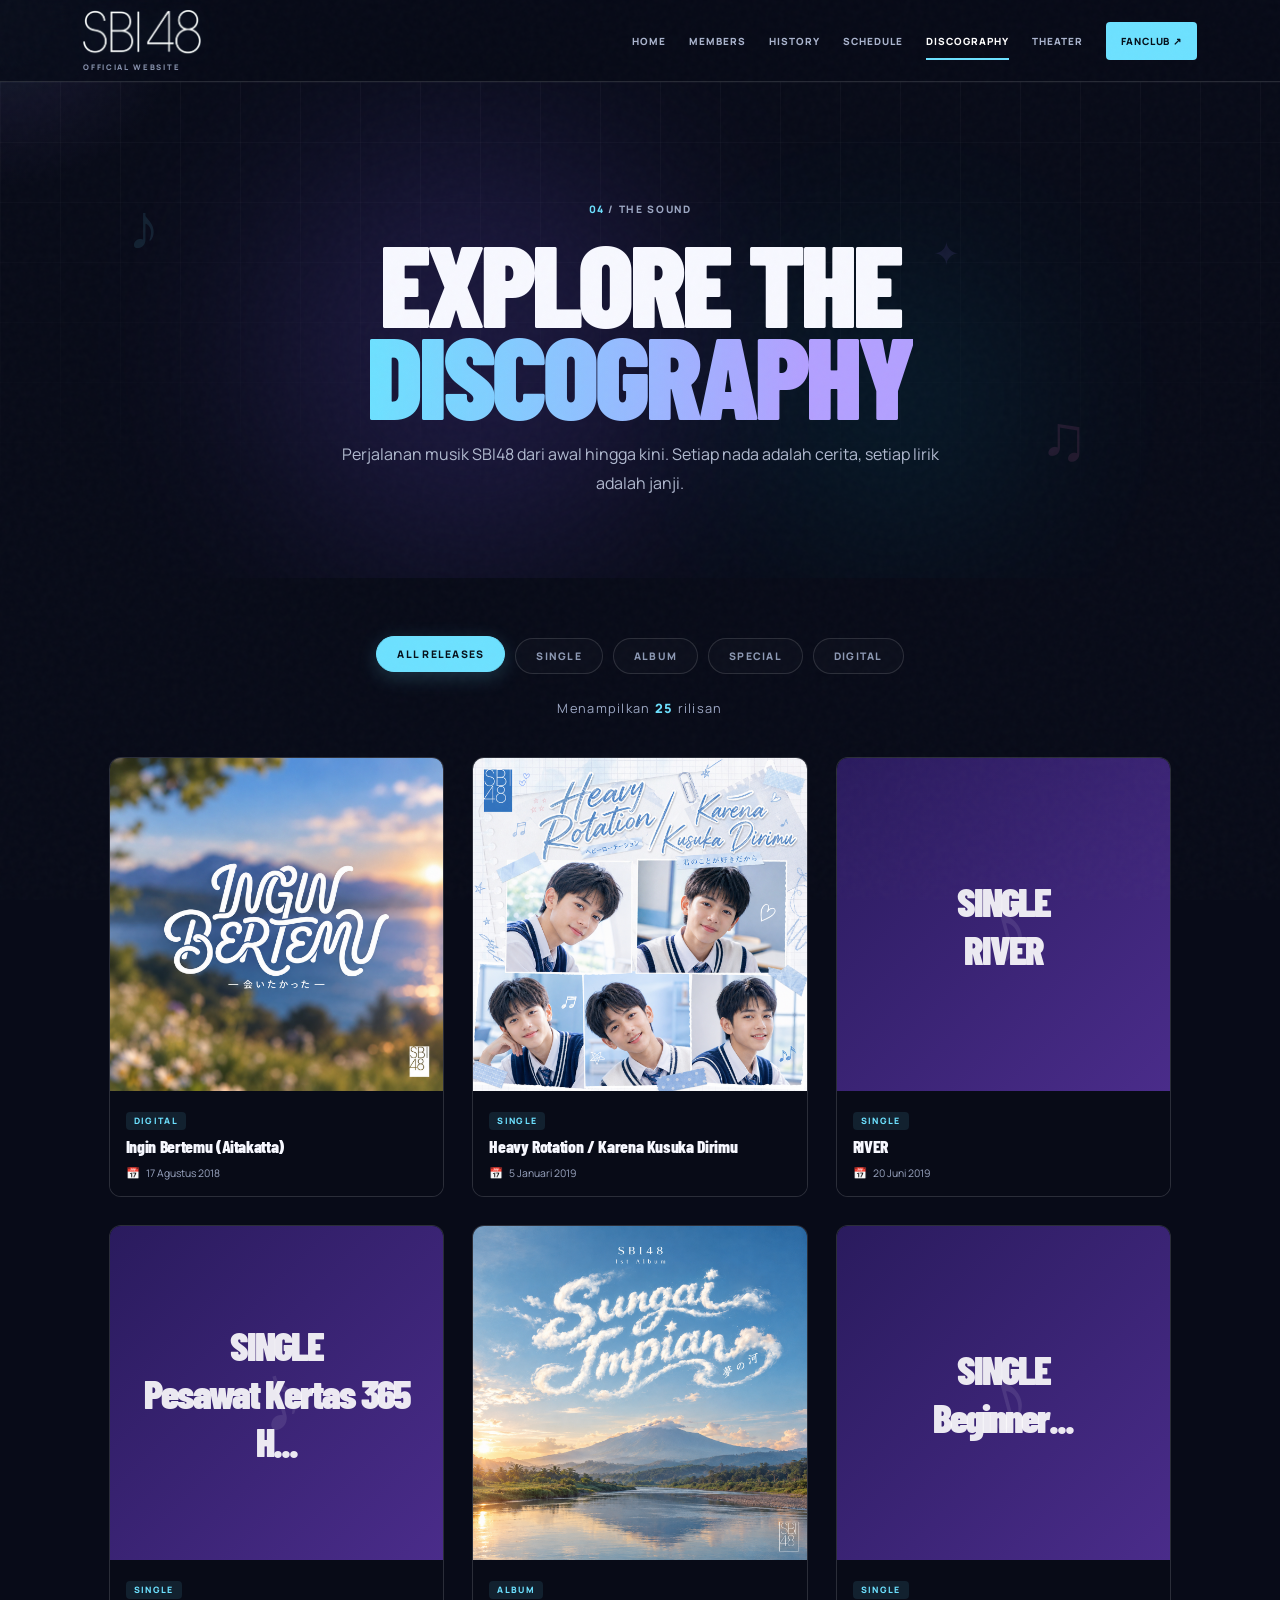
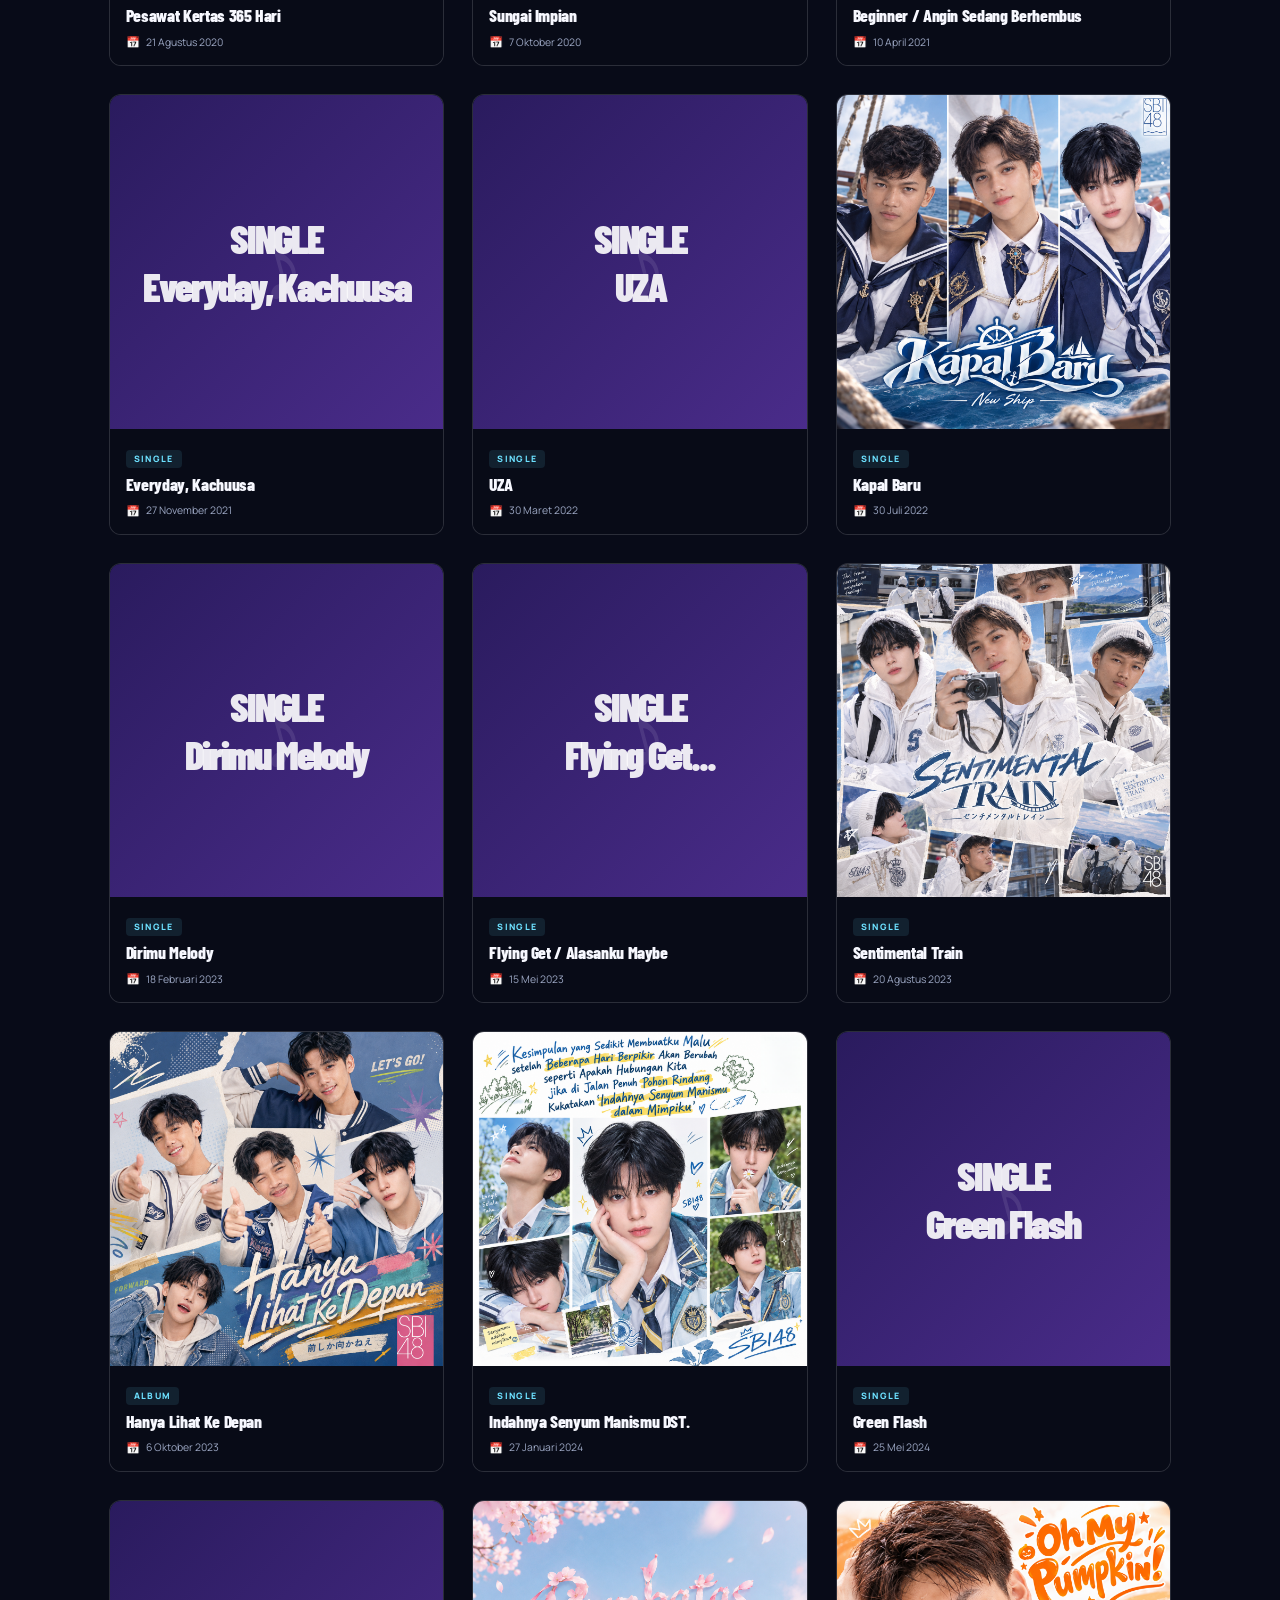
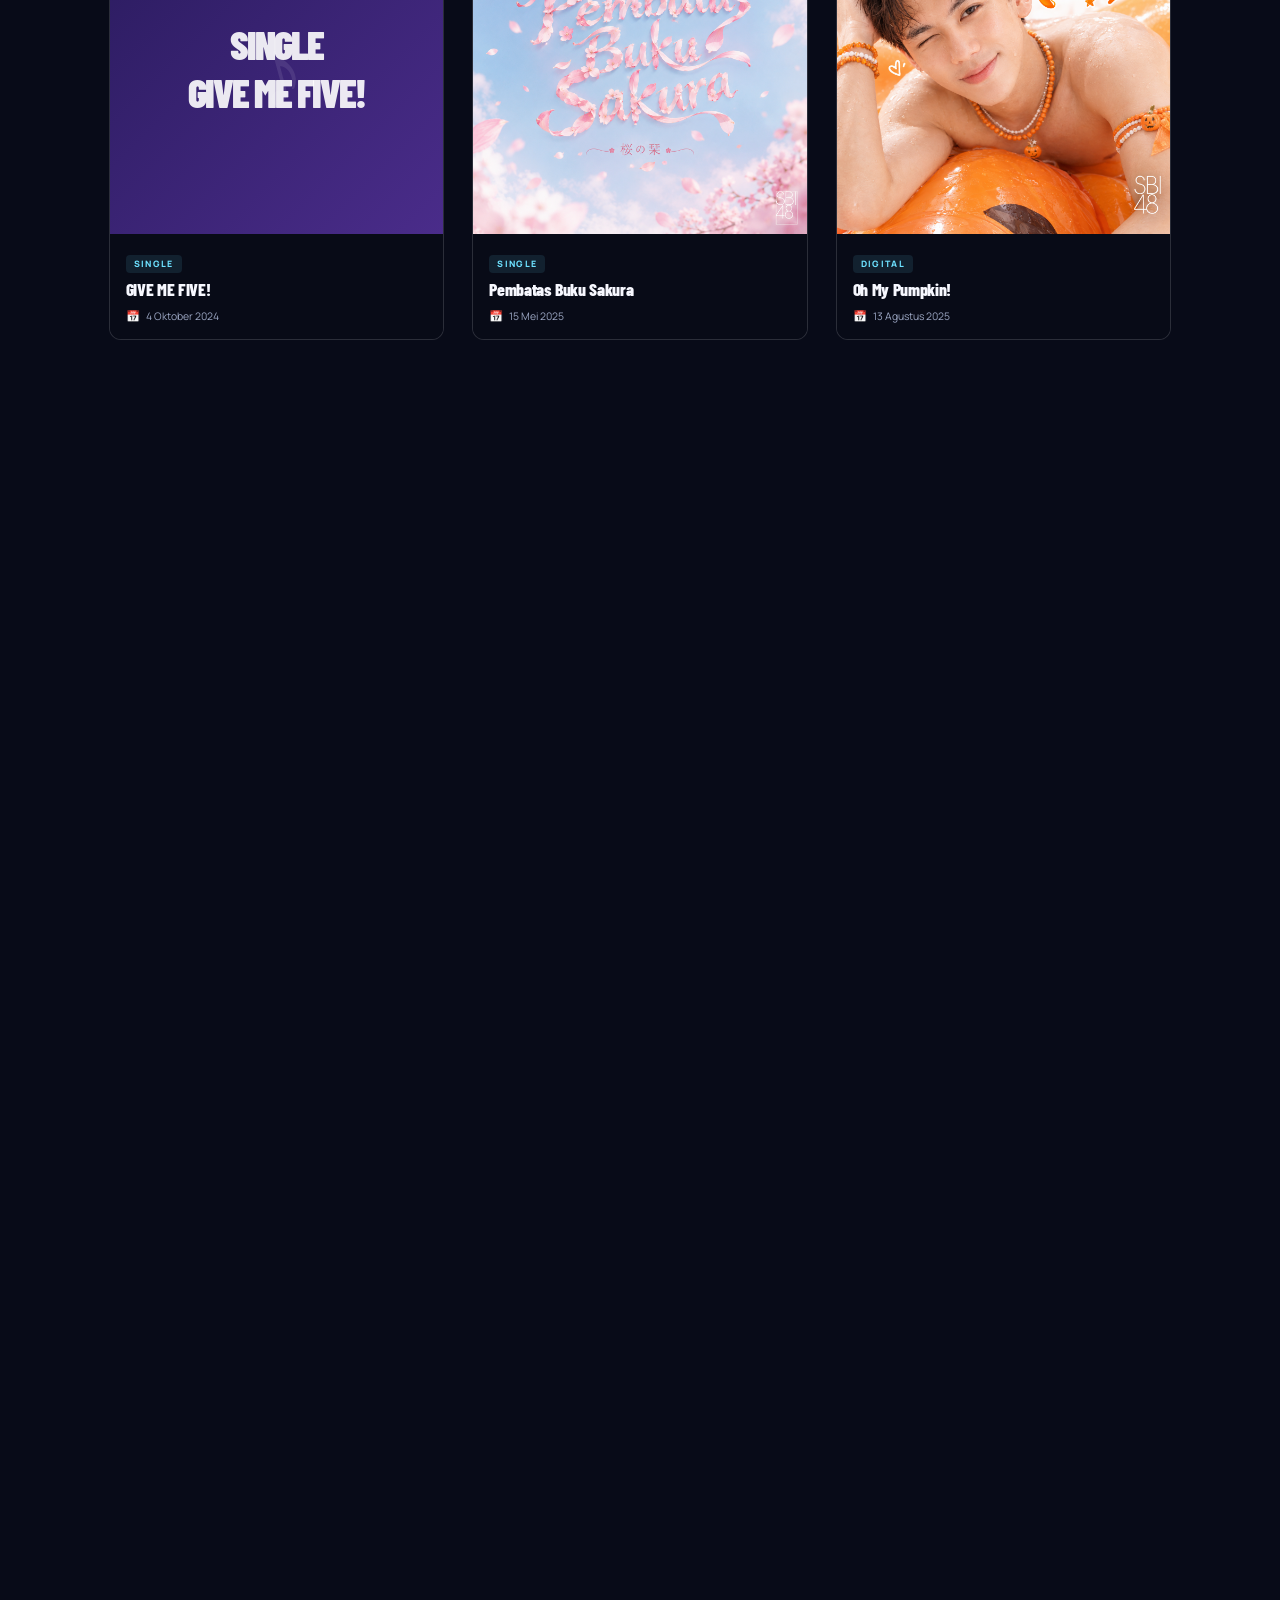
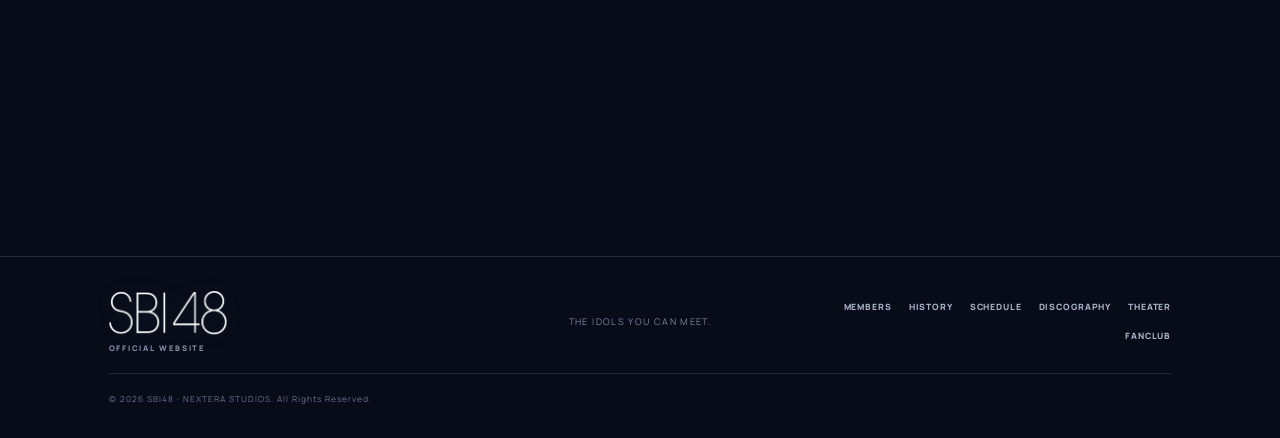
==== diskografi.html @ 6df71d07 ""First commit"" ====
<!doctype html>
<html lang="id">
<head>
  <meta charset="utf-8">
  <meta name="viewport" content="width=device-width, initial-scale=1">
  <meta name="theme-color" content="#080b18">
  <meta name="description" content="Diskografi SBI48 — Single, Album, dan rilisan resmi.">
  <title>DISCOGRAPHY — SBI48 Official Website</title>

  <link rel="preconnect" href="https://fonts.googleapis.com">
  <link rel="preconnect" href="https://fonts.gstatic.com" crossorigin>
  <link href="https://fonts.googleapis.com/css2?family=Barlow+Condensed:wght@500;600;700;800;900&family=Manrope:wght@400;500;600;700;800&display=swap" rel="stylesheet">

  <link rel="stylesheet" href="diskografi.css">
  <script src="diskografi.js" defer></script>
</head>

<body>
  <div class="page-noise" aria-hidden="true"></div>
  <div class="cursor-glow" id="cursorGlow" aria-hidden="true"></div>
  <div id="sparkleLayer" aria-hidden="true"></div>

  <!-- HEADER -->
  <header class="header" id="top">
    <a class="logo" href="home.html" aria-label="SBI48 homepage">
      <img src="logo.png" alt="SBI48 Official Logo" class="site-logo">
      <span class="logo-sub">OFFICIAL WEBSITE</span>
    </a>

    <button class="menu-button" id="menuButton" aria-expanded="false" aria-controls="siteNav" aria-label="Buka navigasi">
      <span></span>
      <span></span>
    </button>

    <nav class="nav" id="siteNav" aria-label="Navigasi utama">
      <a class="nav-link" href="home.html">HOME</a>
      <a class="nav-link" href="members.html">MEMBERS</a>
      <a class="nav-link" href="history.html">HISTORY</a>
      <a class="nav-link" href="schedule.html">SCHEDULE</a>
      <a class="nav-link is-active" href="diskografi.html">DISCOGRAPHY</a>
      <a class="nav-link" href="teater.html">THEATER</a>
      <a class="nav-cta" href="fanclub.html">FANCLUB <span>↗</span></a>
    </nav>
  </header>

  <main>
    <!-- HERO SECTION -->
    <section class="disko-hero">
      <div class="hero-grid" aria-hidden="true"></div>
      <div class="hero-glow hero-glow-a" aria-hidden="true"></div>
      <div class="hero-glow hero-glow-b" aria-hidden="true"></div>

      <div class="hero-content reveal">
        <div class="slide-tag"><span>04</span> / THE SOUND</div>
        <h1>EXPLORE THE<br><span class="gradient-text">DISCOGRAPHY</span></h1>
        <p class="hero-lead">Perjalanan musik SBI48 dari awal hingga kini. Setiap nada adalah cerita, setiap lirik adalah janji.</p>
      </div>
      
      <!-- Decorative Music Elements -->
      <div class="music-deco deco-1">♪</div>
      <div class="music-deco deco-2">♫</div>
      <div class="music-deco deco-3">✦</div>
    </section>

    <!-- FILTER & GRID SECTION -->
    <section class="disko-section section-wrap">
      <div class="filter-row reveal" role="group" aria-label="Filter kategori rilisan">
        <button class="filter-button is-selected" data-filter="ALL">ALL RELEASES</button>
        <button class="filter-button" data-filter="SINGLE">SINGLE</button>
        <button class="filter-button" data-filter="ALBUM">ALBUM</button>
        <button class="filter-button" data-filter="SPECIAL">SPECIAL</button>
        <button class="filter-button" data-filter="DIGITAL">DIGITAL</button>
      </div>

      <div class="release-count reveal">
        Menampilkan <span id="countDisplay" class="highlight-text">0</span> rilisan
      </div>

      <div class="disko-grid" id="diskoGrid">
        <!-- Release cards will be injected here by JS -->
      </div>

      <div class="empty-state" id="emptyState" style="display: none;">
        <div class="empty-icon">💿</div>
        <h3>Tidak ada rilisan di kategori ini</h3>
        <p>Coba pilih kategori filter yang berbeda.</p>
      </div>
    </section>
  </main>

  <!-- RELEASE DETAIL MODAL -->
  <div class="modal-overlay" id="discoModal" aria-hidden="true" role="dialog" aria-modal="true" aria-labelledby="modalTitle">
    <div class="modal-backdrop" id="modalBackdrop"></div>
    <div class="modal-content">
      <button class="modal-close" id="modalClose" aria-label="Tutup detail rilisan">✕</button>

      <div class="modal-body">
        <div class="modal-visual">
          <div class="modal-cover-wrapper" id="modalCoverWrapper">
            <!-- Cover image or fallback injected here -->
          </div>
          <div class="modal-type-badge" id="modalTypeBadge">SINGLE</div>
        </div>

        <div class="modal-info">
          <div class="modal-header">
            <h2 id="modalTitle">Release Title</h2>
            <span class="modal-date" id="modalDate">01 Januari 2020</span>
          </div>

          <div class="tracklist-container">
            <h3 class="tracklist-title">DAFTAR LAGU</h3>
            <ul class="tracklist" id="modalTracklist">
              <!-- Tracks injected here -->
            </ul>
          </div>

          <div class="modal-note">
            <p>✦ <em>Center (C)</em> ditandai dengan mahkota 👑 dan highlight khusus.</p>
          </div>
        </div>
      </div>

      <!-- MODAL NAVIGATION -->
      <div class="modal-nav">
        <button class="modal-nav-btn" id="modalPrev" aria-label="Rilisan sebelumnya">
          <span class="nav-arrow">←</span>
          <span class="nav-text">
            <small>PREVIOUS</small>
            <span id="prevTitle">—</span>
          </span>
        </button>

        <div class="modal-counter">
          <span id="modalCounterCurrent">1</span>
          <span>/</span>
          <span id="modalCounterTotal">1</span>
        </div>

        <button class="modal-nav-btn" id="modalNext" aria-label="Rilisan berikutnya">
          <span class="nav-text">
            <small>NEXT</small>
            <span id="nextTitle">—</span>
          </span>
          <span class="nav-arrow">→</span>
        </button>
      </div>
    </div>
  </div>

  <!-- FOOTER -->
  <footer class="footer">
    <a class="logo" href="home.html" aria-label="SBI48 homepage">
      <img src="logo.png" alt="SBI48 Official Logo" class="site-logo">
      <span class="logo-sub">OFFICIAL WEBSITE</span>
    </a>
    <p class="footer-tagline">THE IDOLS YOU CAN MEET.</p>
    <div class="footer-nav">
      <a href="members.html">MEMBERS</a>
      <a href="history.html">HISTORY</a>
      <a href="schedule.html">SCHEDULE</a>
      <a href="diskografi.html">DISCOGRAPHY</a>
      <a href="teater.html">THEATER</a>
      <a href="fanclub.html">FANCLUB</a>
    </div>
    <small>&copy; <span id="year"></span> SBI48 &middot; NEXTERA STUDIOS. All Rights Reserved.</small>
  </footer>

  <button class="to-top" id="toTop" aria-label="Kembali ke atas">↑</button>
</body>
</html>
---- diskografi.css ----
:root {
  --bg: #080b18;
  --bg2: #0d1225;
  --panel: #11182d;
  --white: #f7f8ff;
  --muted: #9ca7c3;
  --line: rgba(255,255,255,.13);
  --cyan: #6de1ff;
  --violet: #9b7bff;
  --pink: #ff79c8;
  --gold: #ffd700;
  --display: "Barlow Condensed", Impact, sans-serif;
  --body: "Manrope", Arial, sans-serif;
}

* { box-sizing: border-box; margin: 0; padding: 0; }
html { scroll-behavior: smooth; scroll-padding-top: 85px; }
body { background: var(--bg); color: var(--white); font-family: var(--body); overflow-x: hidden; cursor: default; }
body.menu-open { overflow: hidden; }
a { color: inherit; text-decoration: none; }
button { font: inherit; border: none; background: none; cursor: pointer; color: inherit; }
::selection { background: var(--cyan); color: #07101b; }

/* ===== GLOBAL EFFECTS ===== */
.page-noise {
  position: fixed; inset: 0; pointer-events: none; z-index: 40; opacity: .035;
  background-image: url("data:image/svg+xml,%3Csvg viewBox='0 0 180 180' xmlns='http://www.w3.org/2000/svg'%3E%3Cfilter id='n'%3E%3CfeTurbulence type='fractalNoise' baseFrequency='.8' numOctaves='3' stitchTiles='stitch'/%3E%3C/filter%3E%3Crect width='100%25' height='100%25' filter='url(%23n)' opacity='.7'/%3E%3C/svg%3E");
}
.cursor-glow {
  position: fixed; z-index: 1; width: 380px; height: 380px; border-radius: 50%;
  background: radial-gradient(circle, rgba(109,225,255,.12), rgba(155,123,255,.06) 40%, transparent 70%);
  pointer-events: none; transform: translate(-50%, -50%); mix-blend-mode: screen; will-change: left, top;
}
#sparkleLayer { position: fixed; inset: 0; z-index: 20; overflow: hidden; pointer-events: none; }
.sparkle {
  position: absolute; width: var(--spark-size, 4px); height: var(--spark-size, 4px);
  left: var(--spark-x); top: var(--spark-y); border-radius: 50%;
  background: var(--spark-color, white); opacity: 0;
  box-shadow: 0 0 5px var(--spark-color, white), 0 0 12px var(--spark-color, white);
  animation: sparkleBlink var(--spark-duration, 3s) ease-in-out var(--spark-delay, 0s) infinite;
}
.sparkle.star { width: auto; height: auto; background: transparent; box-shadow: none; font-size: var(--spark-size, 12px); line-height: 1; }
@keyframes sparkleBlink {
  0%, 100% { opacity: 0; transform: scale(.35) rotate(0deg); }
  45% { opacity: .95; transform: scale(1) rotate(80deg); }
  60% { opacity: .3; transform: scale(.65) rotate(130deg); }
}
.click-burst {
  position: fixed; pointer-events: none; z-index: 9999; width: 6px; height: 6px; border-radius: 50%;
  animation: burstFade 0.8s ease-out forwards;
}
@keyframes burstFade {
  0% { opacity: 1; transform: translate(-50%, -50%) scale(1); }
  100% { opacity: 0; transform: translate(calc(-50% + var(--tx, 0)), calc(-50% + var(--ty, 0))) scale(0); }
}

/* ===== HEADER & LOGO ===== */
.site-logo {
  display: block; width: 118px; max-height: 48px; object-fit: contain; object-position: left center;
  filter: drop-shadow(0 0 10px rgba(109,225,255,.12)); transition: filter .3s, transform .3s;
}
.logo:hover .site-logo { filter: drop-shadow(0 0 15px rgba(109,225,255,.6)); transform: translateY(-2px) scale(1.05); }
.header {
  height: 82px; position: sticky; top: 0; z-index: 30; display: flex; align-items: center; justify-content: space-between;
  padding: 0 6.5%; background: rgba(8,11,24,.84); border-bottom: 1px solid var(--line); backdrop-filter: blur(20px);
}
.logo { display: flex; flex-direction: column; line-height: 1; }
.logo-sub { margin-top: 7px; color: #8792ad; font-size: .48rem; font-weight: 800; letter-spacing: .22em; }
.nav { display: flex; align-items: center; gap: clamp(12px, 1.8vw, 27px); }
.nav-link { font-size: .62rem; font-weight: 800; letter-spacing: .1em; color: #aab4cd; position: relative; transition: color .2s; }
.nav-link:hover, .nav-link.is-active { color: white; }
.nav-link.is-active:after { content: ""; position: absolute; bottom: -12px; left: 0; right: 0; height: 2px; background: var(--cyan); }
.nav-cta {
  background: var(--cyan); color: #06101b; padding: 12px 15px; font-size: .62rem; font-weight: 900;
  letter-spacing: .08em; transition: background .2s, transform .2s; border-radius: 4px;
}
.nav-cta:hover { background: white; transform: translateY(-2px); }
.menu-button { display: none; flex-direction: column; justify-content: center; gap: 6px; width: 42px; height: 42px; border: 1px solid var(--line); background: transparent; }
.menu-button span { width: 17px; height: 2px; background: white; margin: auto; transition: transform .2s; }
.menu-button[aria-expanded=true] span:first-child { transform: translateY(4px) rotate(45deg); }
.menu-button[aria-expanded=true] span:last-child { transform: translateY(-4px) rotate(-45deg); }

/* ===== HERO ===== */
.disko-hero {
  min-height: 50vh; position: relative; display: flex; align-items: center; justify-content: center;
  padding: 120px 8.5% 80px; overflow: hidden; isolation: isolate; text-align: center;
}
.hero-grid {
  position: absolute; inset: 0; z-index: -2;
  background-image: linear-gradient(rgba(255,255,255,.065) 1px, transparent 1px), linear-gradient(90deg, rgba(255,255,255,.065) 1px, transparent 1px);
  background-size: 60px 60px; mask-image: linear-gradient(180deg, black, transparent 95%); opacity: .45;
}
.hero-glow { position: absolute; z-index: -1; width: 430px; height: 430px; border-radius: 50%; filter: blur(95px); opacity: .16; pointer-events: none; }
.hero-glow-a { left: 20%; top: 10%; background: #805dff; }
.hero-glow-b { right: 20%; bottom: 10%; background: #00d8ff; width: 260px; height: 260px; opacity: .09; }
.hero-content { position: relative; z-index: 3; max-width: 800px; animation: rise .8s both; }
.slide-tag { font-size: .64rem; letter-spacing: .16em; color: #9ca7c3; font-weight: 800; margin-bottom: 20px; }
.slide-tag span { color: var(--cyan); }
.disko-hero h1 { font: 900 clamp(4rem, 9vw, 8rem)/.8 var(--display); letter-spacing: -.035em; margin: 0 0 20px; }
.gradient-text { color: transparent; background: linear-gradient(90deg, var(--cyan), #b3a0ff 80%); background-clip: text; -webkit-background-clip: text; }
.hero-lead { max-width: 600px; margin: 0 auto; color: #b1bad0; font-size: 1rem; line-height: 1.8; }

.music-deco {
  position: absolute; font-size: 4rem; opacity: .1; color: var(--cyan); pointer-events: none;
  animation: float 6s ease-in-out infinite;
}
.deco-1 { top: 20%; left: 10%; animation-delay: 0s; }
.deco-2 { bottom: 20%; right: 15%; color: var(--pink); animation-delay: 2s; }
.deco-3 { top: 30%; right: 25%; color: var(--violet); animation-delay: 4s; font-size: 2rem; }
@keyframes float { 0%, 100% { transform: translateY(0) rotate(0deg); } 50% { transform: translateY(-20px) rotate(10deg); } }

/* ===== MAIN SECTION ===== */
.section-wrap { padding: 60px 8.5% 110px; }
.filter-row { display: flex; gap: 10px; margin-bottom: 25px; flex-wrap: wrap; justify-content: center; }
.filter-button {
  border: 1px solid var(--line); background: rgba(255,255,255,.02); color: #8d99b4; padding: 10px 20px;
  font-size: .65rem; letter-spacing: .12em; font-weight: 900; cursor: pointer; transition: .3s cubic-bezier(.2,.7,.2,1); border-radius: 30px;
}
.filter-button:hover, .filter-button.is-selected { background: var(--cyan); border-color: var(--cyan); color: #06101b; transform: translateY(-2px); box-shadow: 0 5px 20px rgba(109,225,255,.2); }

.release-count { text-align: center; color: var(--muted); font-size: .8rem; margin-bottom: 40px; letter-spacing: .1em; }
.highlight-text { color: var(--cyan); font-weight: 800; }

/* ===== DISKO GRID ===== */
.disko-grid {
  display: grid; grid-template-columns: repeat(auto-fill, minmax(260px, 1fr)); gap: 28px;
}

/* ===== RELEASE CARD ===== */
.release-card {
  position: relative; background: rgba(255,255,255,.02); border: 1px solid var(--line); border-radius: 12px;
  overflow: hidden; cursor: pointer; transition: transform .4s cubic-bezier(.2,.7,.2,1), border-color .3s, box-shadow .3s;
  transform-style: preserve-3d;
}
.release-card:hover { border-color: rgba(109,225,255,.5); box-shadow: 0 15px 40px rgba(0,0,0,.4), 0 0 20px rgba(109,225,255,.1); }

.card-cover {
  aspect-ratio: 1/1; position: relative; overflow: hidden; background: var(--bg2);
  display: flex; align-items: center; justify-content: center;
}
.card-cover img { width: 100%; height: 100%; object-fit: cover; transition: transform .5s; }
.release-card:hover .card-cover img { transform: scale(1.05); }

.fallback-cover {
  width: 100%; height: 100%; display: flex; flex-direction: column; align-items: center; justify-content: center;
  font: 900 2.5rem var(--display); color: rgba(255,255,255,.9); letter-spacing: -.05em; text-align: center; padding: 20px;
  background: linear-gradient(135deg, var(--bg2), #1a1f3a); position: relative;
}
.fallback-cover::after {
  content: "♪"; position: absolute; font-size: 6rem; opacity: .1; transform: rotate(-15deg);
}
.type-single .fallback-cover { background: linear-gradient(135deg, #2a1b5e, #4a2c8a); }
.type-album .fallback-cover { background: linear-gradient(135deg, #0f3a5e, #1c6a8a); }
.type-special .fallback-cover { background: linear-gradient(135deg, #5e1b3a, #8a2c5a); }
.type-digital .fallback-cover { background: linear-gradient(135deg, #3a3a1b, #5e5e2c); }

.card-info { padding: 16px; position: relative; z-index: 2; background: rgba(8,11,24,.95); }
.card-type {
  font-size: .55rem; font-weight: 900; letter-spacing: .15em; color: var(--cyan); margin-bottom: 6px;
  display: inline-block; padding: 3px 8px; background: rgba(109,225,255,.1); border-radius: 4px;
}
.card-title { font: 800 1.1rem var(--display); letter-spacing: -.02em; margin: 0 0 8px; line-height: 1.2; }
.card-date { font-size: .65rem; color: var(--muted); display: flex; align-items: center; gap: 6px; }
.card-date::before { content: "📅"; font-size: .7rem; }

/* ===== EMPTY STATE ===== */
.empty-state { text-align: center; padding: 60px 20px; }
.empty-icon { font-size: 4rem; margin-bottom: 20px; opacity: .5; }
.empty-state h3 { font: 800 1.8rem var(--display); margin-bottom: 10px; }
.empty-state p { color: var(--muted); }

/* ===== MODAL ===== */
.modal-overlay {
  position: fixed; inset: 0; z-index: 100; display: flex; align-items: center; justify-content: center;
  opacity: 0; pointer-events: none; transition: opacity .3s ease;
}
.modal-overlay.active { opacity: 1; pointer-events: auto; }
.modal-backdrop { position: absolute; inset: 0; background: rgba(8,11,24,.85); backdrop-filter: blur(12px); }
.modal-content {
  position: relative; width: 90%; max-width: 850px; max-height: 92vh; overflow-y: auto;
  background: linear-gradient(145deg, rgba(17,24,45,.95), rgba(8,11,24,.98));
  border: 1px solid rgba(109,225,255,.3); border-radius: 16px;
  box-shadow: 0 25px 80px rgba(0,0,0,.6), 0 0 40px rgba(109,225,255,.1);
  transform: scale(.95) translateY(20px); transition: transform .4s cubic-bezier(.2,.7,.2,1);
}
.modal-overlay.active .modal-content { transform: scale(1) translateY(0); }
.modal-close {
  position: absolute; top: 16px; right: 16px; width: 40px; height: 40px; border-radius: 50%;
  background: rgba(255,255,255,.05); color: white; font-size: 1.2rem; display: grid; place-items: center;
  transition: background .2s, transform .2s; z-index: 10;
}
.modal-close:hover { background: var(--pink); transform: rotate(90deg); }

.modal-body { display: grid; grid-template-columns: 1fr 1.3fr; gap: 0; }
.modal-visual { position: relative; background: var(--bg2); min-height: 400px; display: flex; align-items: center; justify-content: center; overflow: hidden; }
.modal-cover-wrapper { width: 100%; height: 100%; display: flex; align-items: center; justify-content: center; }
.modal-cover-wrapper img { width: 100%; height: 100%; object-fit: cover; }
.modal-cover-wrapper .fallback-cover { font-size: 3rem; }
.modal-type-badge {
  position: absolute; bottom: 20px; left: 20px; padding: 8px 16px; background: var(--cyan); color: #06101b;
  font: 900 .8rem var(--display); letter-spacing: .15em; border-radius: 4px; box-shadow: 0 5px 20px rgba(109,225,255,.3);
}

.modal-info { padding: 40px; display: flex; flex-direction: column; }
.modal-header { margin-bottom: 25px; padding-bottom: 15px; border-bottom: 1px solid var(--line); }
.modal-header h2 { font: 900 2rem var(--display); letter-spacing: -.03em; margin: 0 0 8px; line-height: 1.1; }
.modal-date { font-size: .75rem; font-weight: 700; letter-spacing: .1em; color: var(--violet); }

.tracklist-container { flex: 1; overflow-y: auto; padding-right: 10px; margin-bottom: 20px; }
.tracklist-container::-webkit-scrollbar { width: 6px; }
.tracklist-container::-webkit-scrollbar-track { background: rgba(255,255,255,.05); border-radius: 3px; }
.tracklist-container::-webkit-scrollbar-thumb { background: var(--cyan); border-radius: 3px; }

.tracklist-title {
  font: 900 .7rem var(--display); letter-spacing: .2em; color: var(--muted); margin-bottom: 15px;
  display: flex; align-items: center; gap: 10px;
}
.tracklist-title::after { content: ""; flex: 1; height: 1px; background: var(--line); }

.tracklist { list-style: none; display: flex; flex-direction: column; gap: 8px; }
.track-item {
  display: flex; align-items: flex-start; gap: 12px; padding: 12px; border-radius: 8px;
  background: rgba(255,255,255,.02); border: 1px solid transparent; transition: .2s;
}
.track-item:hover { background: rgba(109,225,255,.05); border-color: rgba(109,225,255,.2); }
.track-num {
  font: 900 1.1rem var(--display); color: var(--muted); min-width: 24px; text-align: right;
}
.track-name { font: 600 .9rem var(--body); color: var(--white); line-height: 1.4; flex: 1; }
.center-tag {
  display: inline-block; margin-top: 6px; font-size: .7rem; font-weight: 800; letter-spacing: .05em;
  color: var(--gold); background: rgba(255,215,0,.1); padding: 4px 8px; border-radius: 4px;
  border: 1px solid rgba(255,215,0,.3);
}
.track-item.has-center { border-left: 3px solid var(--gold); background: rgba(255,215,0,.03); }

.modal-note {
  padding: 12px; background: rgba(155,123,255,.08); border-radius: 8px; border-left: 3px solid var(--violet);
  font-size: .75rem; color: var(--muted);
}

/* ===== MODAL NAVIGATION ===== */
.modal-nav {
  display: grid; grid-template-columns: 1fr auto 1fr; gap: 10px; align-items: center;
  padding: 16px 20px; border-top: 1px solid var(--line); background: rgba(0,0,0,.2);
  border-radius: 0 0 16px 16px;
}
.modal-nav-btn {
  display: flex; align-items: center; gap: 10px; padding: 10px 14px; border: 1px solid var(--line);
  background: rgba(255,255,255,.02); border-radius: 8px; color: var(--muted); transition: .2s;
  cursor: pointer; text-align: left;
}
.modal-nav-btn:hover:not(:disabled) { border-color: var(--cyan); color: white; background: rgba(109,225,255,.08); }
.modal-nav-btn:disabled { opacity: .3; cursor: not-allowed; }
.modal-nav-btn:nth-child(3) { flex-direction: row-reverse; text-align: right; }
.nav-arrow { font-size: 1.2rem; color: var(--cyan); flex-shrink: 0; transition: transform .2s; }
.modal-nav-btn:hover .nav-arrow { transform: translateX(3px); }
.modal-nav-btn:first-child:hover .nav-arrow { transform: translateX(-3px); }
.nav-text { display: flex; flex-direction: column; gap: 2px; overflow: hidden; }
.nav-text small { font-size: .55rem; font-weight: 900; letter-spacing: .15em; color: var(--cyan); }
.nav-text span { font: 700 .8rem var(--display); letter-spacing: .02em; white-space: nowrap; overflow: hidden; text-overflow: ellipsis; max-width: 140px; }

.modal-counter {
  text-align: center; padding: 8px 16px; background: rgba(109,225,255,.08); border-radius: 20px;
  font: 900 1.1rem var(--display); color: var(--cyan); letter-spacing: .05em;
}
.modal-counter span:nth-child(2) { color: var(--muted); margin: 0 6px; }
.modal-counter span:first-child { color: white; }

/* ===== FOOTER & MISC ===== */
.footer { display: grid; grid-template-columns: 1fr 1fr 1fr; gap: 20px; align-items: center; padding: 34px 8.5%; border-top: 1px solid var(--line); }
.footer-tagline { margin: 0; text-align: center; color: #7d88a2; font-size: .57rem; letter-spacing: .15em; }
.footer-nav { display: flex; justify-content: flex-end; gap: 17px; font-size: .54rem; font-weight: 900; letter-spacing: .1em; color: #aab4cc; flex-wrap: wrap; }
.footer small { grid-column: 1/-1; padding-top: 19px; border-top: 1px solid var(--line); font-size: .52rem; letter-spacing: .12em; color: #697590; }
.to-top {
  position: fixed; right: 20px; bottom: 20px; z-index: 25; width: 42px; height: 42px; border: 1px solid #ffffff35;
  background: #10172bd9; color: white; backdrop-filter: blur(10px); cursor: pointer; opacity: 0; pointer-events: none;
  transform: translateY(8px); transition: .2s; border-radius: 50%; font-size: 1.2rem;
}
.to-top.visible { opacity: 1; pointer-events: auto; transform: translateY(0); }
.to-top:hover { background: var(--cyan); color: #06101b; }

.reveal { opacity: 0; transform: translateY(22px); transition: opacity .75s ease, transform .75s cubic-bezier(.2,.7,.2,1); }
.reveal.in-view { opacity: 1; transform: translateY(0); }
@keyframes rise { from { opacity: 0; transform: translateY(24px); } to { opacity: 1; transform: translateY(0); } }

/* ===== ACCESSIBILITY & RESPONSIVE ===== */
@media (prefers-reduced-motion: reduce) {
  *, *::before, *::after { animation-duration: .01ms !important; transition-duration: .01ms !important; }
  #sparkleLayer, .click-burst { display: none !important; }
}
@media (pointer: coarse) { .cursor-glow { display: none; } }

@media (max-width: 850px) {
  .header { height: 74px; padding-inline: 6%; }
  .menu-button { display: flex; }
  .nav {
    position: absolute; top: 73px; left: 0; right: 0; display: flex; flex-direction: column; align-items: stretch; gap: 0;
    padding: 14px 6% 24px; background: rgba(8,11,24,.98); border-bottom: 1px solid var(--line);
    opacity: 0; visibility: hidden; transform: translateY(-8px); transition: .25s;
  }
  .nav.open { opacity: 1; visibility: visible; transform: translateY(0); }
  .nav-link { font-size: .7rem; padding: 14px 0; }
  .nav-link.is-active:after { display: none; }
  .nav-cta { text-align: center; margin-top: 8px; padding: 13px; }
  .disko-hero { min-height: 40vh; padding: 100px 6% 60px; }
  .disko-hero h1 { font-size: clamp(3.5rem, 12vw, 5rem); }
  .section-wrap { padding: 40px 6% 80px; }
  .disko-grid { grid-template-columns: repeat(auto-fill, minmax(160px, 1fr)); gap: 16px; }
  .card-title { font-size: .95rem; }
  .modal-body { grid-template-columns: 1fr; }
  .modal-visual { min-height: 250px; }
  .modal-info { padding: 24px; }
  .modal-header h2 { font-size: 1.6rem; }
  .modal-nav { grid-template-columns: 1fr auto 1fr; gap: 6px; padding: 12px; }
  .modal-nav-btn { padding: 8px 10px; }
  .nav-text span { max-width: 80px; font-size: .7rem; }
  .nav-arrow { font-size: 1rem; }
  .modal-counter { padding: 6px 12px; font-size: .9rem; }
  .footer { grid-template-columns: 1fr; padding: 28px 6%; text-align: center; }
  .footer-nav { justify-content: center; }
}

@media (max-width: 540px) {
  .modal-nav { grid-template-columns: auto 1fr auto; }
  .modal-nav-btn:first-child .nav-text, .modal-nav-btn:nth-child(3) .nav-text { display: none; }
  .modal-counter { padding: 8px 18px; font-size: 1.1rem; }
}
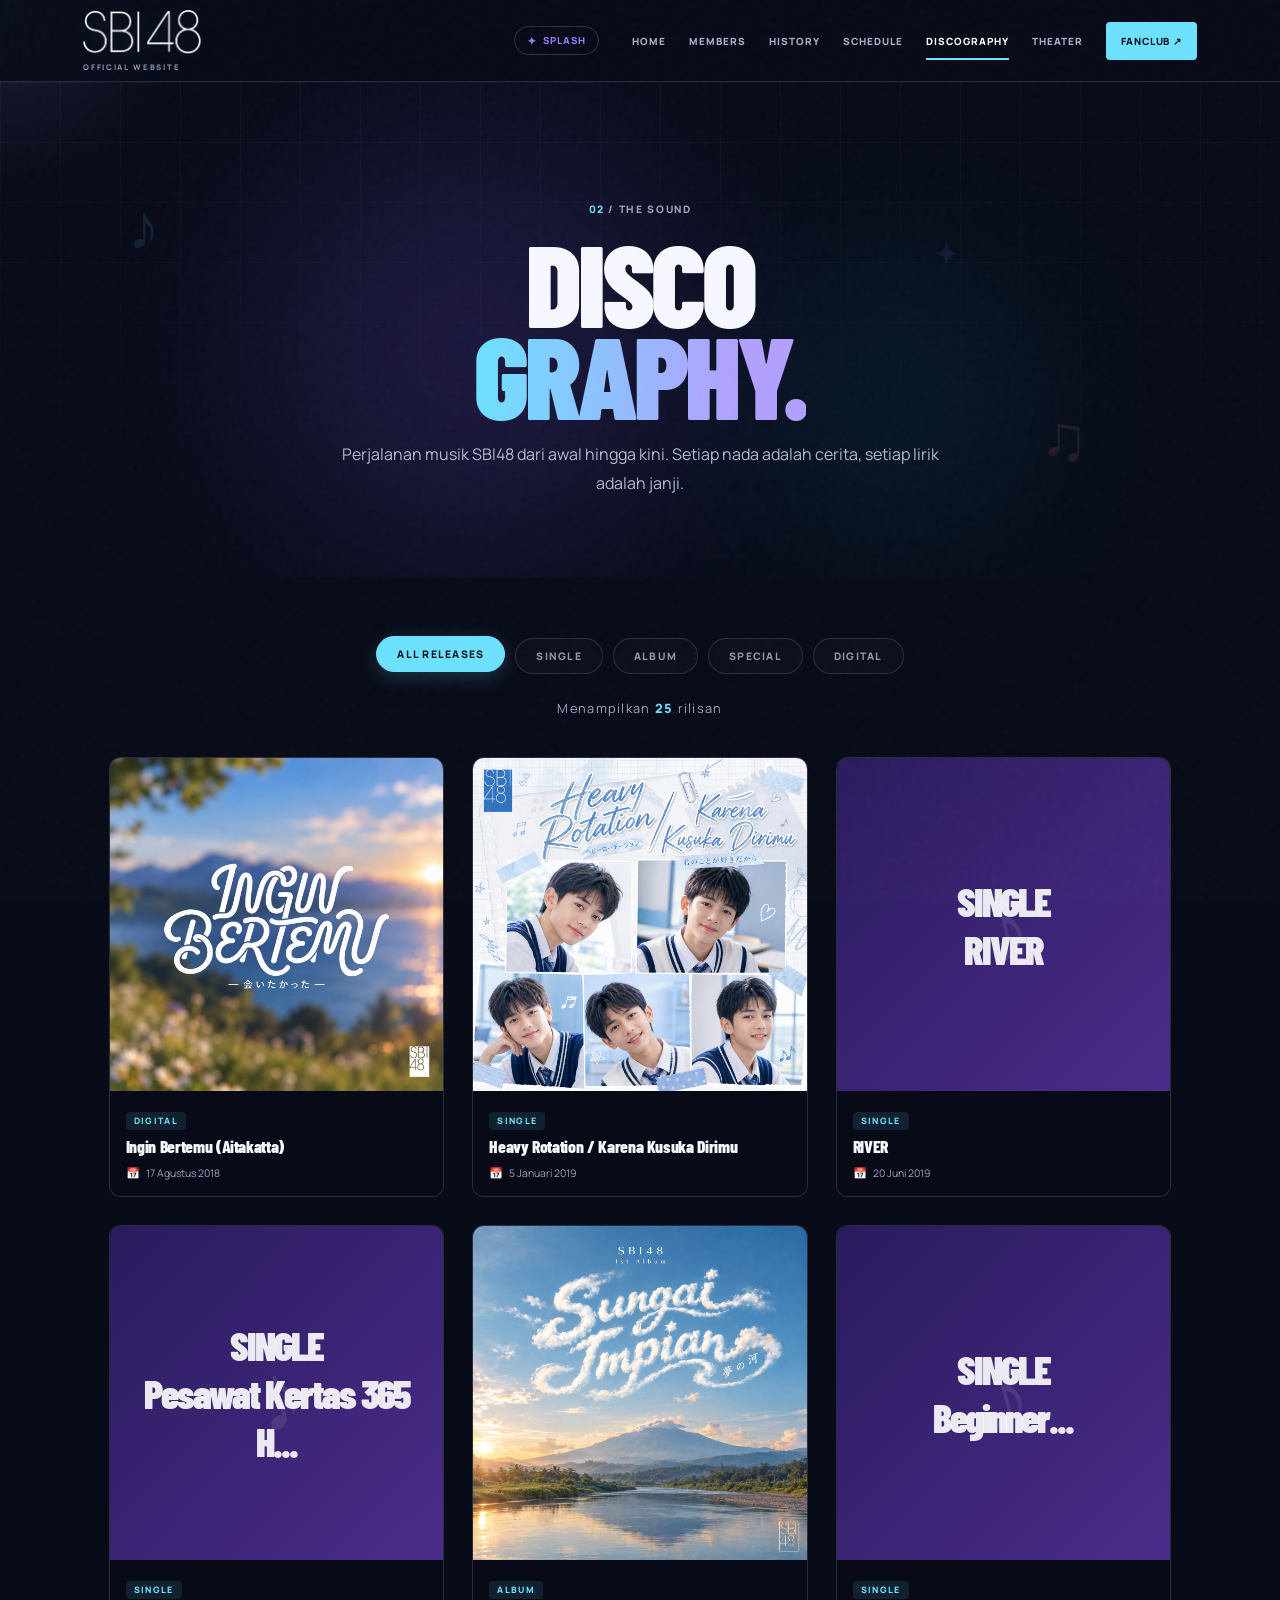
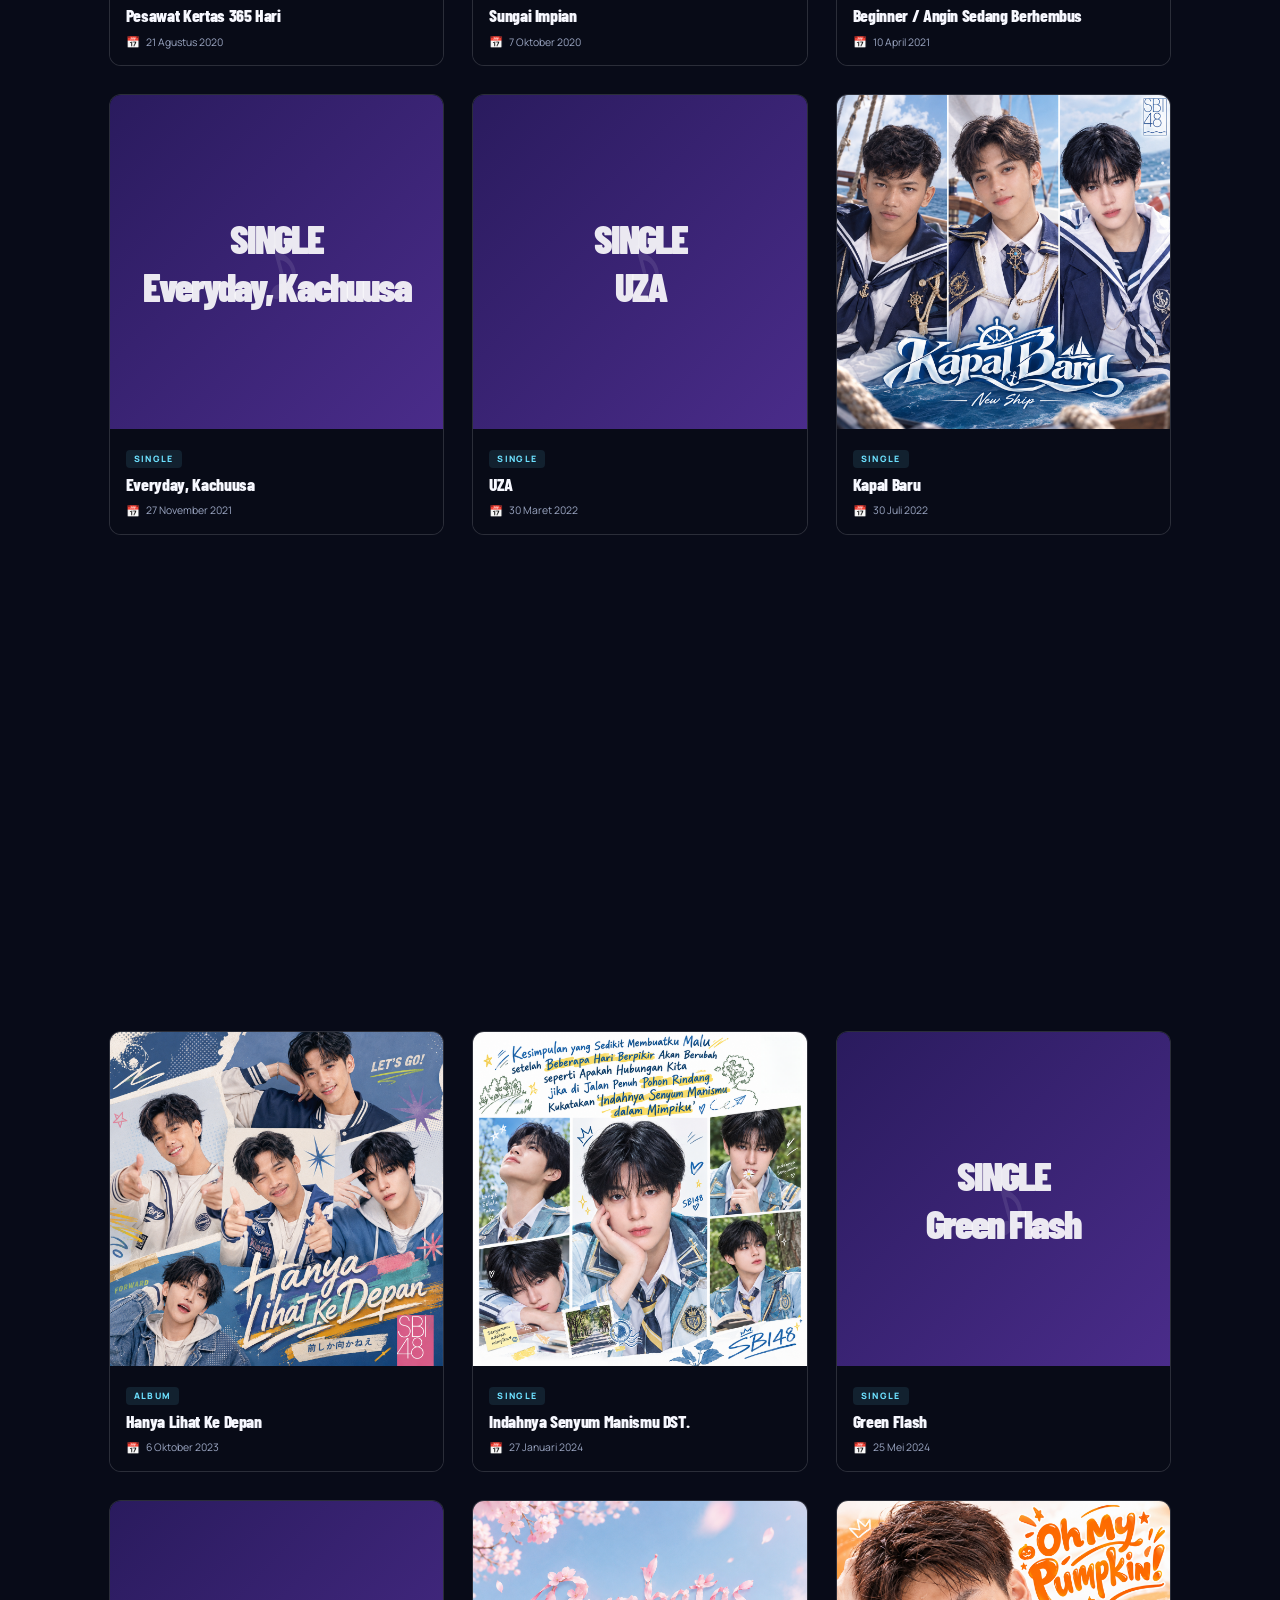
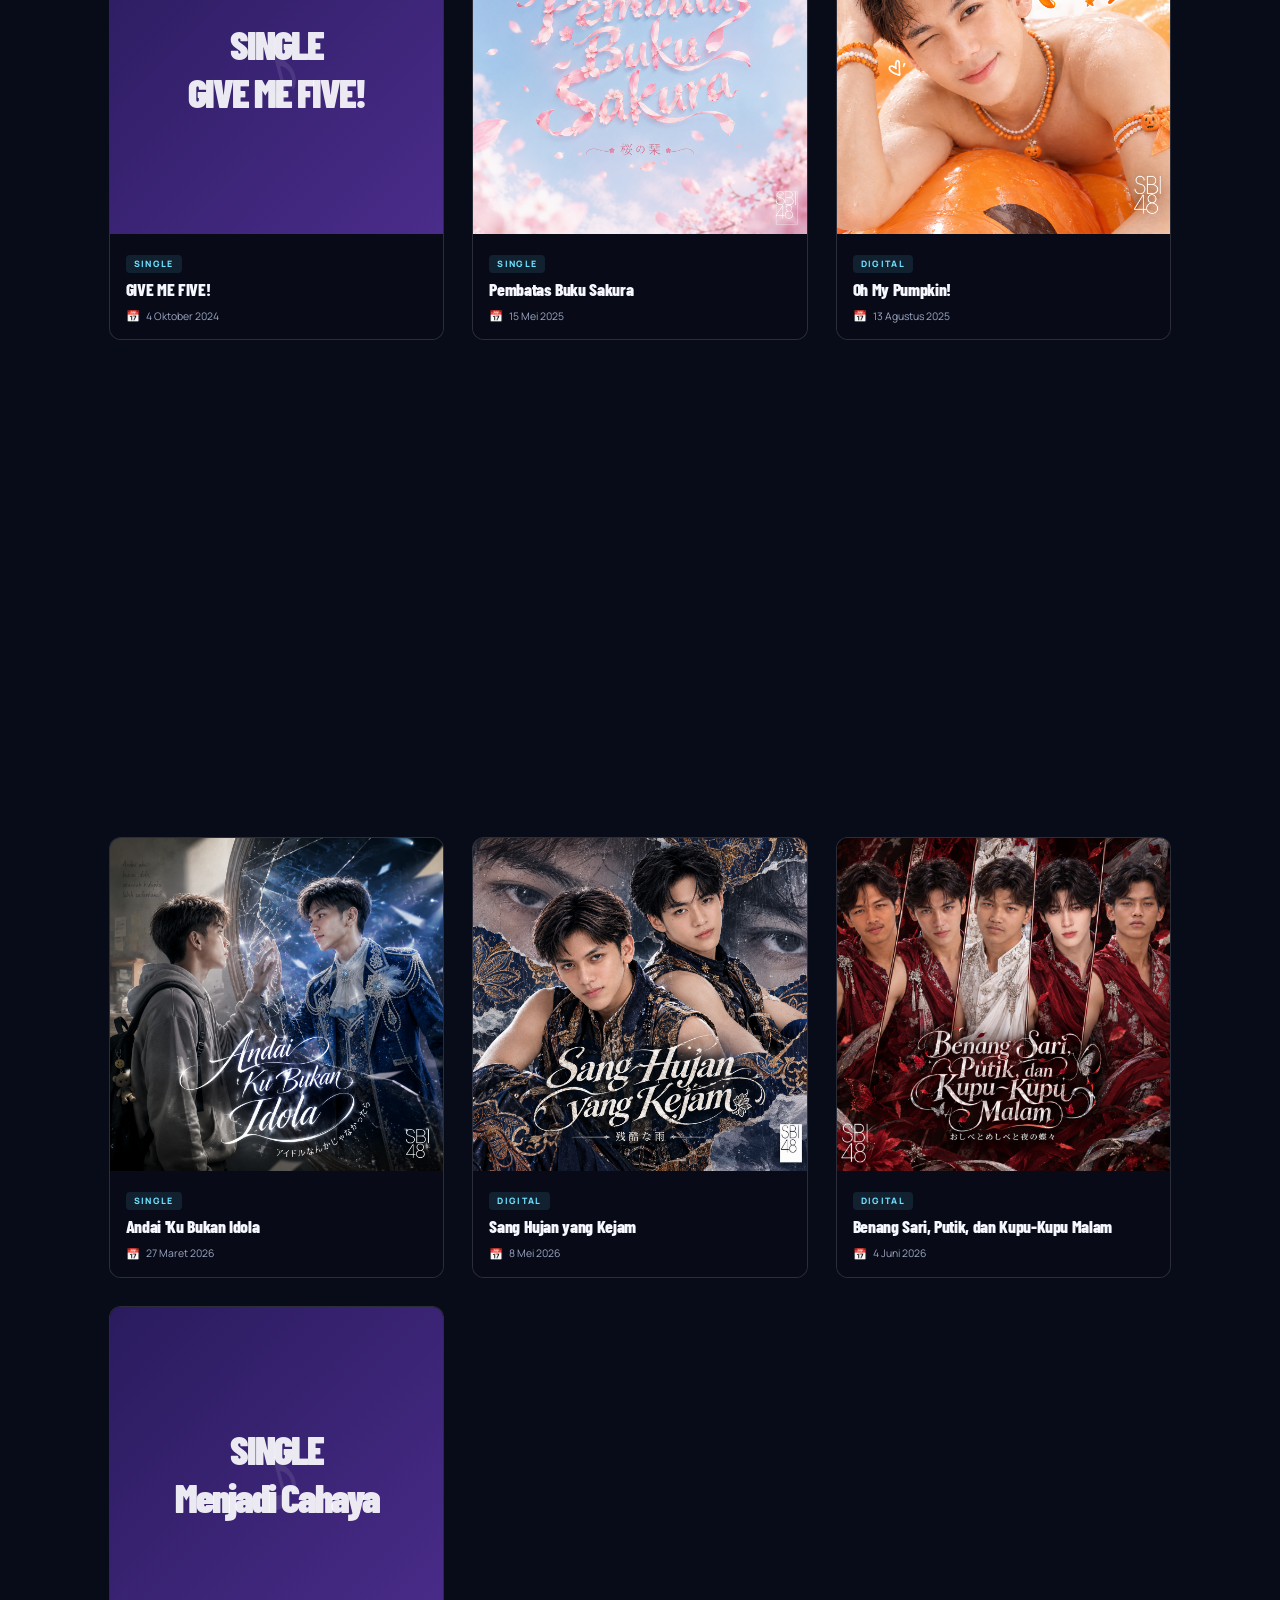
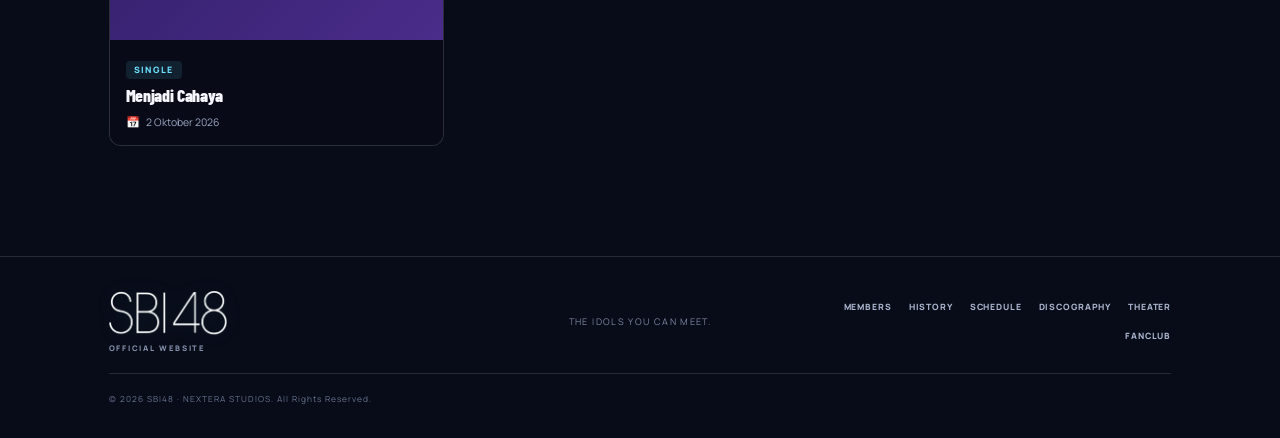
==== commit 40560205: "sbi48versibaru" ====
--- a/diskografi.html
+++ b/diskografi.html
@@ -33,6 +33,11 @@
     </button>
 
     <nav class="nav" id="siteNav" aria-label="Navigasi utama">
+      <!-- NEW: SPLASH LINK -->
+      <a class="nav-link splash-link" href="index.html" aria-label="Kembali ke halaman splash">
+        <span class="splash-icon">✦</span> SPLASH
+      </a>
+
       <a class="nav-link" href="home.html">HOME</a>
       <a class="nav-link" href="members.html">MEMBERS</a>
       <a class="nav-link" href="history.html">HISTORY</a>
@@ -51,8 +56,8 @@
       <div class="hero-glow hero-glow-b" aria-hidden="true"></div>
 
       <div class="hero-content reveal">
-        <div class="slide-tag"><span>04</span> / THE SOUND</div>
-        <h1>EXPLORE THE<br><span class="gradient-text">DISCOGRAPHY</span></h1>
+        <div class="slide-tag"><span>02</span> / THE SOUND</div>
+        <h1>DISCO<br><span class="gradient-text">GRAPHY.</span></h1>
         <p class="hero-lead">Perjalanan musik SBI48 dari awal hingga kini. Setiap nada adalah cerita, setiap lirik adalah janji.</p>
       </div>
       
--- a/diskografi.css
+++ b/diskografi.css
@@ -325,4 +325,26 @@
   .modal-nav { grid-template-columns: auto 1fr auto; }
   .modal-nav-btn:first-child .nav-text, .modal-nav-btn:nth-child(3) .nav-text { display: none; }
   .modal-counter { padding: 8px 18px; font-size: 1.1rem; }
-}+}
+
+/* ... (Pertahankan semua CSS dasar dari sebelumnya) ... */
+
+/* ===== NEW: SPLASH LINK IN HEADER ===== */
+.splash-link {
+  display: flex; align-items: center; gap: 6px;
+  font-size: .6rem !important; color: var(--violet) !important;
+  border: 1px solid rgba(155,123,255,.3); padding: 6px 12px; border-radius: 20px;
+  transition: all .3s ease; margin-right: 10px; /* Sedikit jarak dari menu lain */
+}
+.splash-link:hover {
+  background: rgba(155,123,255,.1); border-color: var(--violet); color: white !important;
+  transform: translateY(-1px); box-shadow: 0 4px 15px rgba(155,123,255,.2);
+}
+.splash-icon { 
+  font-size: .7rem; 
+  display: inline-block;
+  animation: spin 4s linear infinite; 
+}
+@keyframes spin { to { transform: rotate(360deg); } }
+
+/* ... (Sisanya tetap sama) ... */
